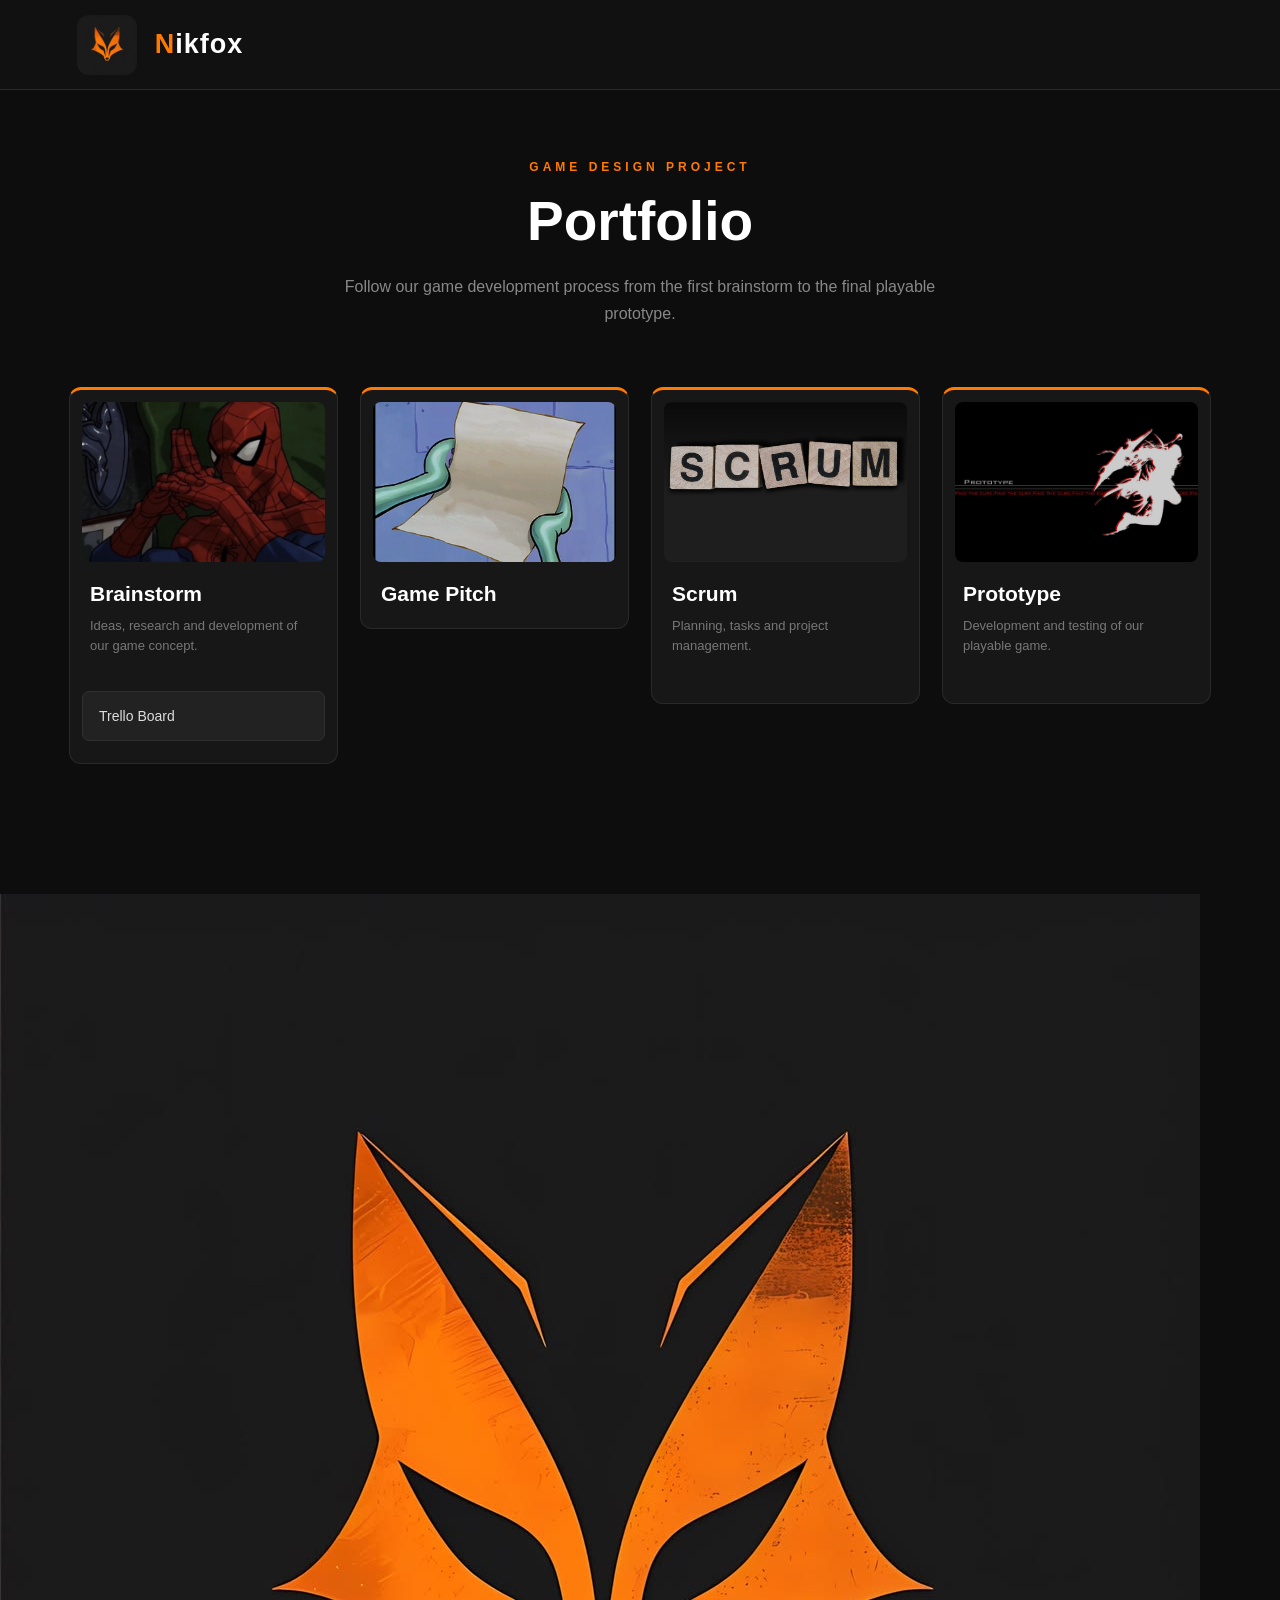
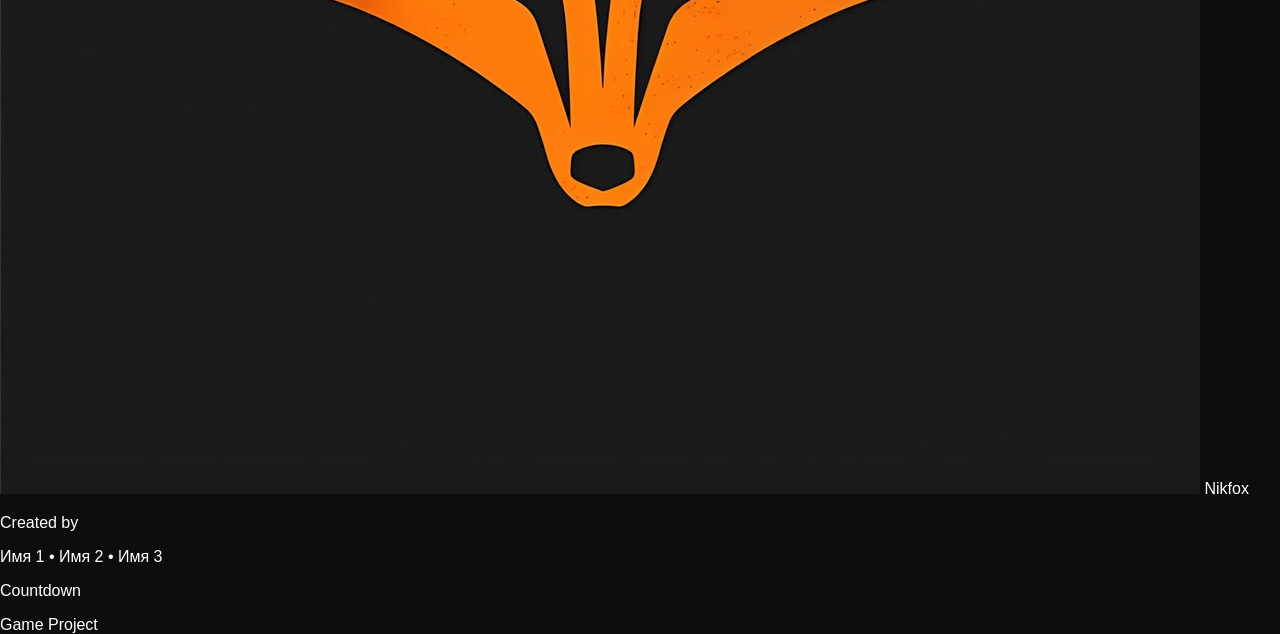
==== portfolio.html @ 3028e2c0 "Update portfolio.html" ====
<!DOCTYPE html>
<html lang="en">

<head>
    <meta charset="UTF-8">
    <meta name="viewport" content="width=device-width, initial-scale=1.0">

    <title>Portfolio | Nikfox</title>

    <link rel="stylesheet" href="style.css">
</head>

<body>

    <!-- HEADER -->

    <header class="top-box">

    <a href="index.html" class="home-link">
        <img src="logofox.jpg" alt="Nikfox Logo">
        <h1>Nikfox</h1>
    </a>

</header>


    <!-- PORTFOLIO -->

    <main class="portfolio">

        <p class="portfolio-label">
            GAME DESIGN PROJECT
        </p>

        <h2>Portfolio</h2>

        <p class="portfolio-description">
            Follow our game development process from the first
            brainstorm to the final playable prototype.
        </p>


        <!-- PORTFOLIO BOARD -->

        <div class="portfolio-board">


            <!-- BRAINSTORM -->

            <div class="portfolio-column">

                <img
                    src="brainstorm.jpg"
                    alt="Brainstorm"
                    class="portfolio-image"
                >

                <h3>Brainstorm</h3>

                <p class="column-description">
                    Ideas, research and development of our game concept.
                </p>

                <a href="https://trello.com/b/CGzlkRyw/countdown-game-brainstorm" target="_blank" class="portfolio-card">
                    Trello Board
                </a>

            </div>


            <!-- GAME PITCH -->

            <div class="portfolio-column">

                <img
                    src="pitch.jpg"
                    alt="Game Pitch"
                    class="portfolio-image"
                >

                <h3>Game Pitch</h3>


             

            </div>


            <!-- SCRUM -->

            <div class="portfolio-column">

                <img
                    src="scrum.jpg"
                    alt="Scrum"
                    class="portfolio-image"
                >

                <h3>Scrum</h3>

                <p class="column-description">
                    Planning, tasks and project management.
                </p>

    

            </div>


            <!-- PROTOTYPE -->

            <div class="portfolio-column">

                <img
                    src="prototype.jpg"
                    alt="Prototype"
                    class="portfolio-image"
                >

                <h3>Prototype</h3>

                <p class="column-description">
                    Development and testing of our playable game.
                </p>

            </div>


        </div>

    </main>
    <footer class="footer">

    <div class="footer-brand">
        <img src="logofox.jpg" alt="Nikfox Logo">
        <span>Nikfox</span>
    </div>

    <div class="footer-team">
        <p>Created by</p>
        <span>Имя 1 • Имя 2 • Имя 3</span>
    </div>

    <div class="footer-project">
        <p>Countdown</p>
        <span>Game Project</span>
    </div>

</footer>

</body>

</html>
---- style.css ----
/* -------------------- */
/* GENERAL              */
/* -------------------- */

* {
    box-sizing: border-box;
}

html {
    scroll-behavior: smooth;
}

body {
    margin: 0;
    background-color: #0d0d0d;
    color: #ffffff;
    font-family: Arial, Helvetica, sans-serif;
}


/* -------------------- */
/* TOP BAR              */
/* -------------------- */

.top-box {
    height: 90px;

    display: flex;
    align-items: center;

    padding: 0 6%;

    background-color: #111111;

    border-bottom: 1px solid #292929;
}


/* Logo */

.top-box img {
    width: 60px;
    height: 60px;

    object-fit: cover;

    border-radius: 12px;

    margin-right: 18px;
}


/* Nikfox */

.top-box h1 {
    margin: 0;

    font-size: 27px;
    font-weight: 700;

    letter-spacing: 1px;
}


/* Orange part of Nikfox */

.top-box h1::first-letter {
    color: #ff7a00;
}


/* -------------------- */
/* HERO                 */
/* -------------------- */

.hero {
    min-height: calc(100vh - 90px);

    display: flex;
    flex-direction: column;

    justify-content: center;
    align-items: center;

    text-align: center;

    padding: 60px 25px;
}


/* Small text */

.hero-label {
    margin: 0 0 25px;

    color: #ff7a00;

    font-size: 12px;
    font-weight: bold;

    letter-spacing: 4px;
}


/* COUNTDOWN */

.hero h2 {
    margin: 0;

    font-size: clamp(55px, 10vw, 120px);

    line-height: 1;

    letter-spacing: 8px;

    font-weight: 800;
}


/* Orange line */

.orange-line {
    width: 70px;
    height: 4px;

    margin: 30px 0;

    background-color: #ff7a00;

    border-radius: 10px;
}


/* Subtitle */

.hero-subtitle {
    margin: 0;

    color: #e4e4e4;

    font-size: 20px;

    letter-spacing: 2px;
}


/* Description */

.hero-description {
    max-width: 550px;

    margin: 25px 0 0;

    color: #888888;

    font-size: 15px;

    line-height: 1.8;
}


/* Button */

.hero-button {
    display: inline-block;

    margin-top: 35px;

    padding: 14px 27px;

    background-color: #ff7a00;

    color: #111111;

    text-decoration: none;

    font-size: 14px;
    font-weight: bold;

    border-radius: 6px;

    transition: 0.25s;
}

.hero-button:hover {
    background-color: #ff922b;

    transform: translateY(-2px);
}


/* -------------------- */
/* MOBILE               */
/* -------------------- */

@media (max-width: 600px) {

    .top-box {
        height: 75px;
        padding: 0 20px;
    }

    .top-box img {
        width: 48px;
        height: 48px;
    }

    .top-box h1 {
        font-size: 23px;
    }

    .hero {
        min-height: calc(100vh - 75px);
    }

    .hero h2 {
        letter-spacing: 3px;
    }

    .hero-subtitle {
        font-size: 16px;
    }
}
/* ========================= */
/* PORTFOLIO PAGE            */
/* ========================= */

.portfolio {
    padding: 70px 5% 100px;

    text-align: center;
}


/* Small orange title */

.portfolio-label {
    margin: 0 0 15px;

    color: #ff7a00;

    font-size: 12px;
    font-weight: bold;

    letter-spacing: 4px;
}


/* PORTFOLIO TITLE */

.portfolio h2 {
    margin: 0;

    color: white;

    font-size: 55px;
}


/* DESCRIPTION */

.portfolio-description {
    max-width: 600px;

    margin: 20px auto 50px;

    color: #888888;

    line-height: 1.7;
}


/* ========================= */
/* PORTFOLIO BOARD           */
/* ========================= */

.portfolio-board {
    display: flex;

    align-items: flex-start;

    gap: 22px;

    width: 100%;

    overflow-x: auto;

    padding: 10px 5px 30px;
}


/* ========================= */
/* BIG COLUMN                */
/* ========================= */

.portfolio-column {
    flex: 1;

    min-width: 250px;

    padding: 12px;

    background-color: #171717;

    border: 1px solid #292929;
    border-top: 3px solid #ff7a00;

    border-radius: 12px;

    text-align: left;

    transition: 0.25s;
}


.portfolio-column:hover {
    transform: translateY(-5px);

    border-color: #ff7a00;
}


/* ========================= */
/* COLUMN IMAGE              */
/* ========================= */

.portfolio-image {
    width: 100%;
    height: 160px;

    object-fit: cover;

    display: block;

    border-radius: 8px;

    margin-bottom: 20px;

    filter: brightness(0.8);

    transition: 0.3s;
}


.portfolio-column:hover .portfolio-image {
    filter: brightness(1);
}


/* ========================= */
/* COLUMN TITLE              */
/* ========================= */

.portfolio-column h3 {
    margin: 0 8px 10px;

    color: white;

    font-size: 21px;
}


/* COLUMN DESCRIPTION */

.column-description {
    min-height: 55px;

    margin: 0 8px 20px;

    color: #777777;

    font-size: 13px;

    line-height: 1.5;
}


/* ========================= */
/* SMALL LINK CARDS          */
/* ========================= */

.portfolio-card {
    display: block;

    margin-bottom: 10px;

    padding: 16px;

    background-color: #222222;

    border: 1px solid #303030;

    border-radius: 7px;

    color: #dddddd;

    text-decoration: none;

    font-size: 14px;

    transition: 0.2s;
}


.portfolio-card:hover {
    background-color: #292929;

    border-color: #ff7a00;

    color: white;

    transform: translateX(3px);
}


/* ========================= */
/* MOBILE                    */
/* ========================= */

@media (max-width: 700px) {

    .portfolio {
        padding: 50px 20px;
    }

    .portfolio h2 {
        font-size: 42px;
    }

    .portfolio-board {
        flex-direction: column;

        overflow: visible;
    }

    .portfolio-column {
        width: 100%;
    }

}
/* HOME LINK */

.home-link {
    display: flex;
    align-items: center;

    color: white;
    text-decoration: none;
}

.home-link img {
    margin-right: 18px;
}

.home-link h1 {
    margin: 0;
}
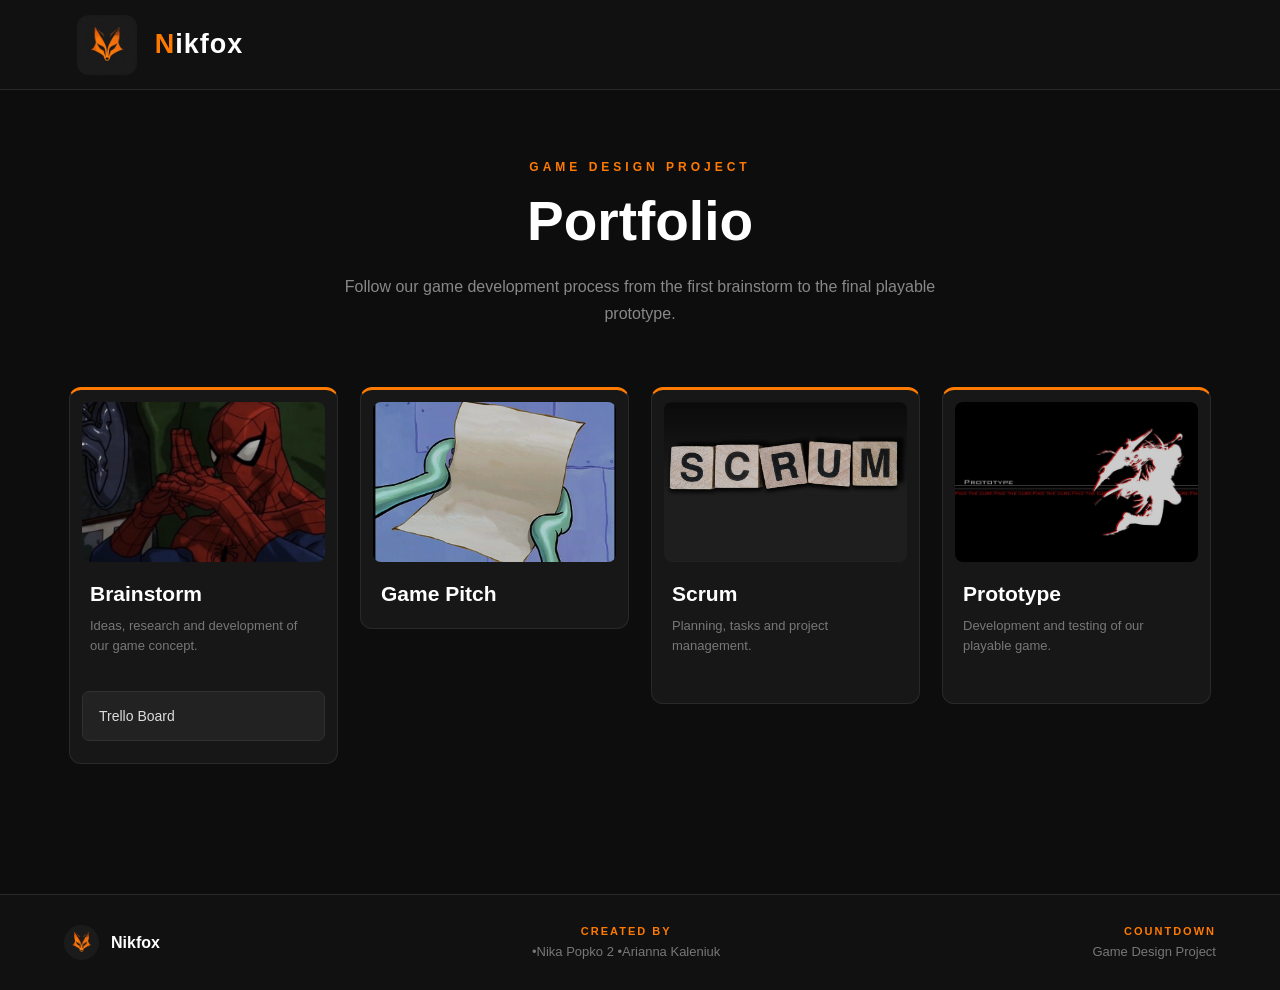
==== commit c1724e23: "Update portfolio.html" ====
--- a/portfolio.html
+++ b/portfolio.html
@@ -138,12 +138,12 @@
 
     <div class="footer-team">
         <p>Created by</p>
-        <span>Имя 1 • Имя 2 • Имя 3</span>
+        <span>•Nika Popko 2 •Arianna Kaleniuk</span>
     </div>
 
     <div class="footer-project">
         <p>Countdown</p>
-        <span>Game Project</span>
+        <span>Game Design Project</span>
     </div>
 
 </footer>
--- a/style.css
+++ b/style.css
@@ -455,3 +455,100 @@
 .home-link h1 {
     margin: 0;
 }
+/* ========================= */
+/* FOOTER                    */
+/* ========================= */
+
+.footer {
+    display: flex;
+
+    justify-content: space-between;
+    align-items: center;
+
+    gap: 30px;
+
+    padding: 30px 5%;
+
+    background-color: #111111;
+
+    border-top: 1px solid #292929;
+
+    color: #777777;
+}
+
+
+/* NIKFOX */
+
+.footer-brand {
+    display: flex;
+    align-items: center;
+
+    gap: 12px;
+}
+
+.footer-brand img {
+    width: 35px;
+    height: 35px;
+
+    object-fit: cover;
+
+    border-radius: 50%;
+}
+
+.footer-brand span {
+    color: white;
+
+    font-weight: bold;
+
+    font-size: 16px;
+}
+
+
+/* TEAM */
+
+.footer-team {
+    text-align: center;
+}
+
+.footer-team p,
+.footer-project p {
+    margin: 0 0 5px;
+
+    color: #ff7a00;
+
+    font-size: 11px;
+    font-weight: bold;
+
+    text-transform: uppercase;
+
+    letter-spacing: 2px;
+}
+
+.footer-team span,
+.footer-project span {
+    font-size: 13px;
+}
+
+
+/* PROJECT */
+
+.footer-project {
+    text-align: right;
+}
+
+
+/* MOBILE */
+
+@media (max-width: 700px) {
+
+    .footer {
+        flex-direction: column;
+
+        text-align: center;
+    }
+
+    .footer-project {
+        text-align: center;
+    }
+
+}
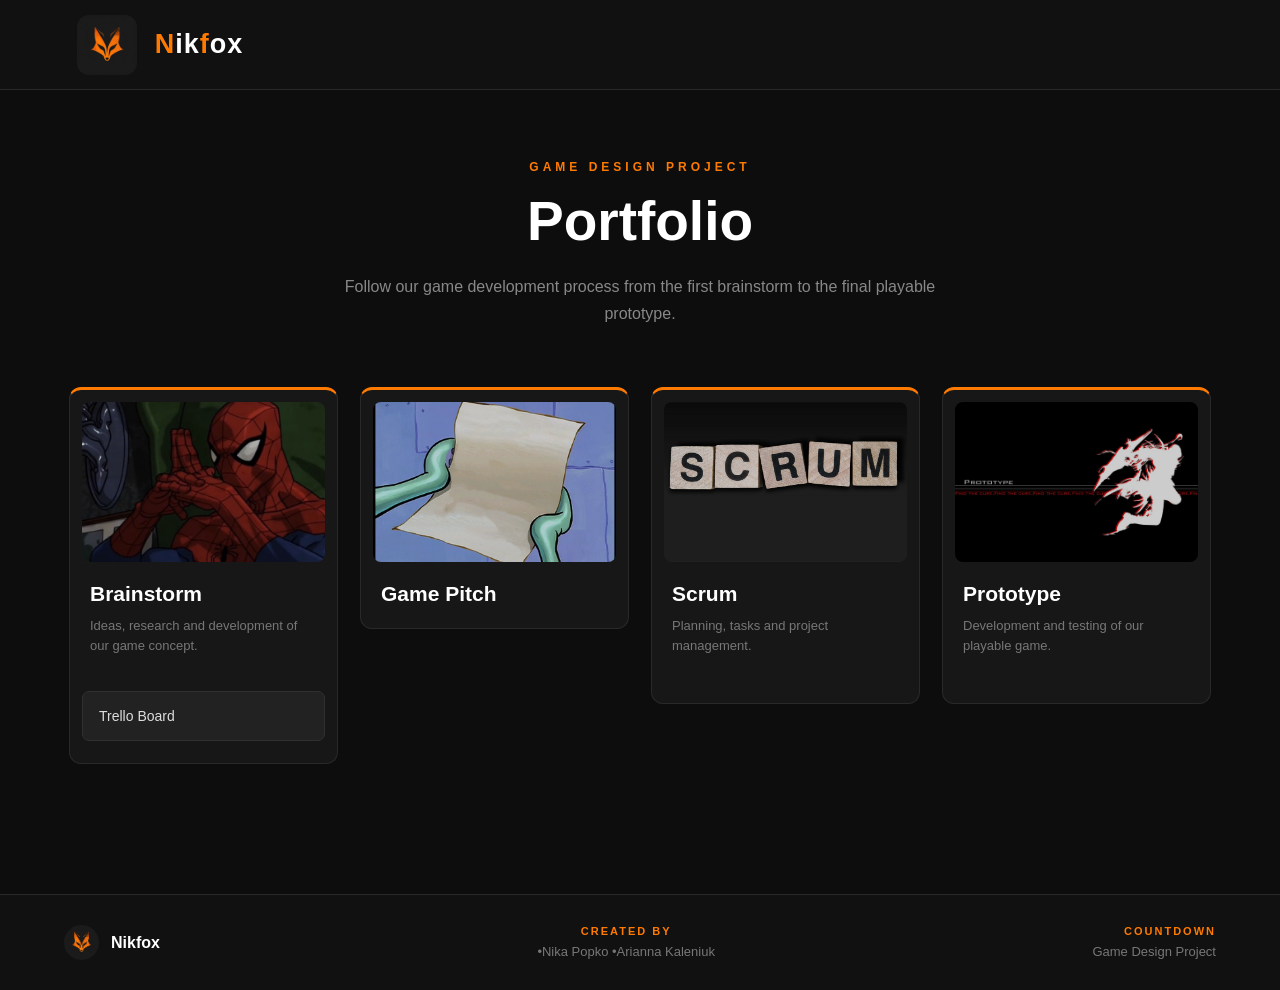
==== commit c3a004d3: "Update portfolio.html" ====
--- a/portfolio.html
+++ b/portfolio.html
@@ -18,7 +18,7 @@
 
     <a href="index.html" class="home-link">
         <img src="logofox.jpg" alt="Nikfox Logo">
-        <h1>Nikfox</h1>
+        <h1><span>N</span>ik<span>f</span>ox</h1>
     </a>
 
 </header>
@@ -138,7 +138,7 @@
 
     <div class="footer-team">
         <p>Created by</p>
-        <span>•Nika Popko 2 •Arianna Kaleniuk</span>
+        <span>•Nika Popko •Arianna Kaleniuk</span>
     </div>
 
     <div class="footer-project">
--- a/style.css
+++ b/style.css
@@ -64,7 +64,7 @@
 
 /* Orange part of Nikfox */
 
-.top-box h1::first-letter {
+.top-box h1 span {
     color: #ff7a00;
 }
 
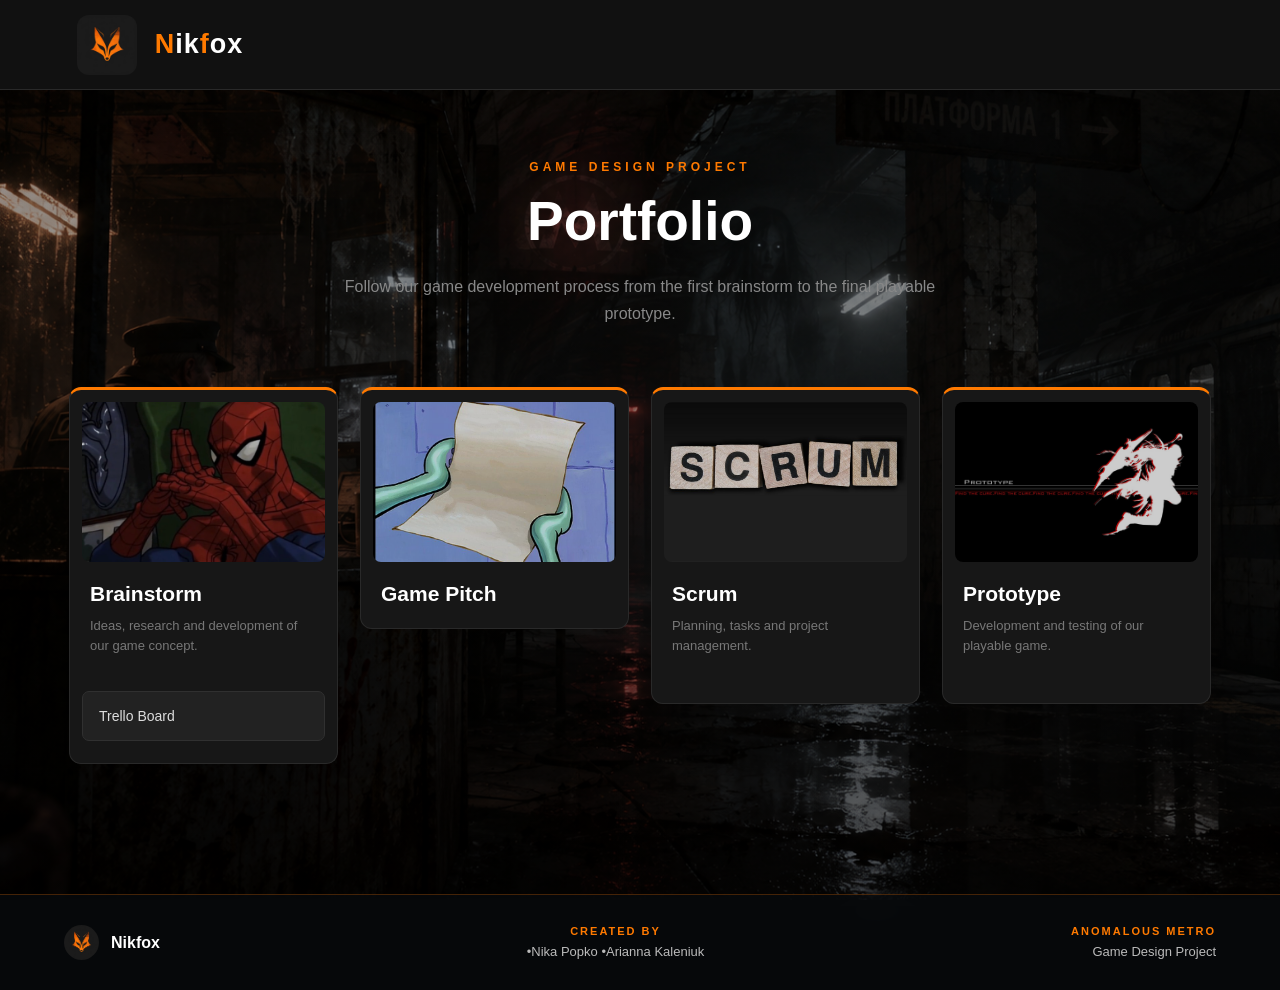
==== commit b4078a89: "Update portfolio.html" ====
--- a/portfolio.html
+++ b/portfolio.html
@@ -142,7 +142,7 @@
     </div>
 
     <div class="footer-project">
-        <p>Countdown</p>
+        <p>Anomalous metro</p>
         <span>Game Design Project</span>
     </div>
 
--- a/style.css
+++ b/style.css
@@ -8,13 +8,6 @@
 
 html {
     scroll-behavior: smooth;
-}
-
-body {
-    margin: 0;
-    background-color: #0d0d0d;
-    color: #ffffff;
-    font-family: Arial, Helvetica, sans-serif;
 }
 
 
@@ -461,19 +454,20 @@
 
 .footer {
     display: flex;
-
     justify-content: space-between;
     align-items: center;
-
     gap: 30px;
 
     padding: 30px 5%;
 
-    background-color: #111111;
-
-    border-top: 1px solid #292929;
-
-    color: #777777;
+    background: rgba(8, 12, 15, 0.65);
+
+    backdrop-filter: blur(14px);
+    -webkit-backdrop-filter: blur(14px);
+
+    border-top: 1px solid rgba(255, 122, 0, 0.25);
+
+    color: #bbbbbb;
 }
 
 
@@ -535,6 +529,24 @@
 .footer-project {
     text-align: right;
 }
+/* Horror metro background */
+
+body {
+    margin: 0;
+    min-height: 100vh;
+
+    background:
+        linear-gradient(
+            rgba(0, 0, 0, 0.30),
+            rgba(0, 0, 0, 0.65)
+        ),
+        url("metroback.png") center / cover no-repeat fixed;
+
+    background-color: #0d0d0d;
+
+    color: white;
+    font-family: Arial, Helvetica, sans-serif;
+}
 
 
 /* MOBILE */
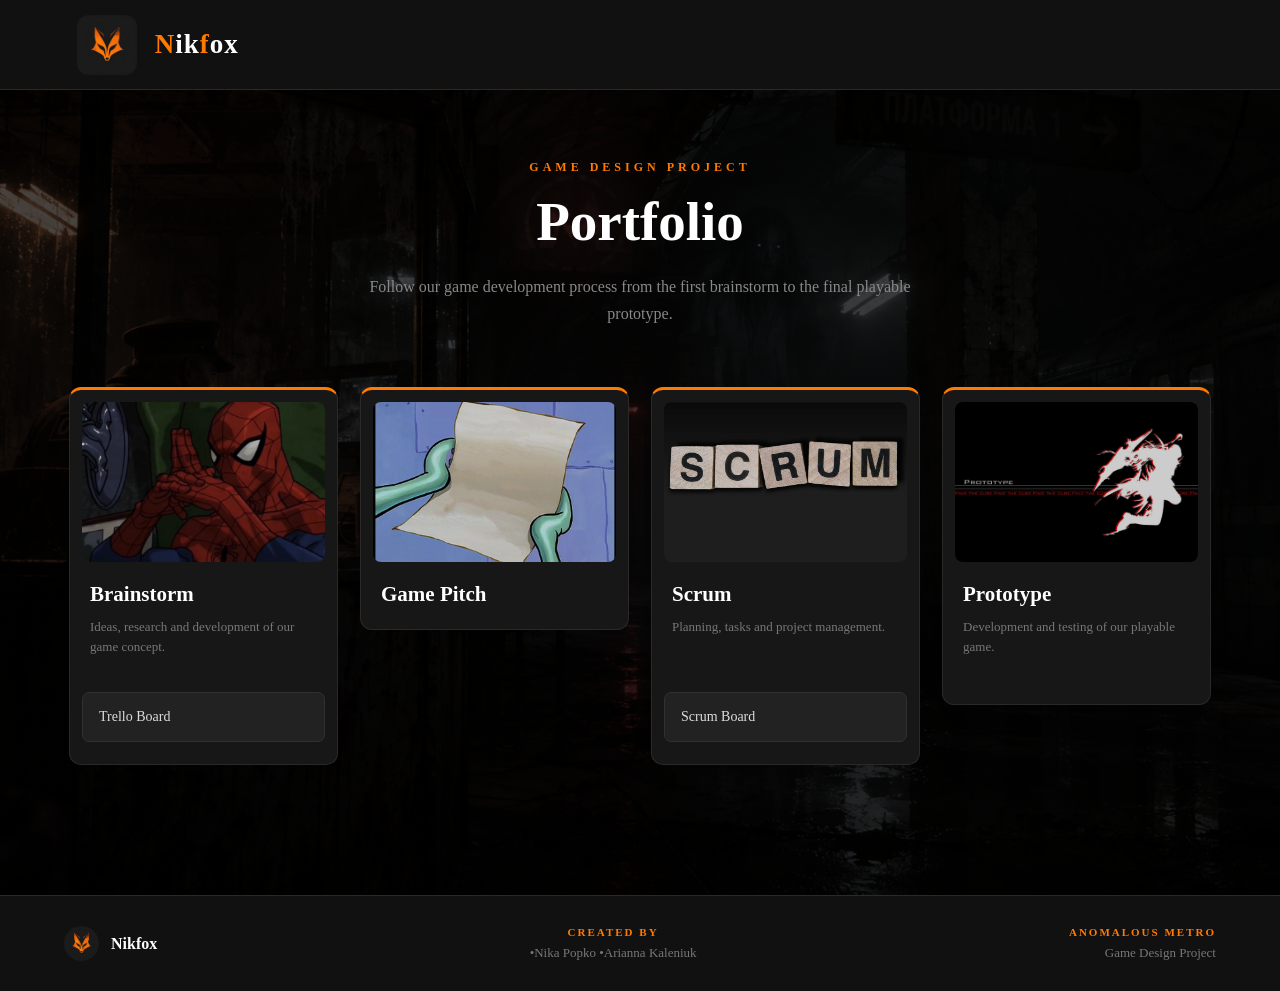
==== commit 12202f91: "Update portfolio.html" ====
--- a/portfolio.html
+++ b/portfolio.html
@@ -102,6 +102,10 @@
                     Planning, tasks and project management.
                 </p>
 
+                <a href="https://trello.com/b/0UXscEQd/anomalous-metro" target="_blank" class="portfolio-card">
+                    Scrum Board
+                </a>
+
     
 
             </div>
--- a/style.css
+++ b/style.css
@@ -78,6 +78,18 @@
     text-align: center;
 
     padding: 60px 25px;
+
+    /* Metro horror background */
+    background-image:
+        linear-gradient(
+            rgba(0, 0, 0, 0.35),
+            rgba(0, 0, 0, 0.70)
+        ),
+        url("metroback.png");
+
+    background-size: cover;
+    background-position: center;
+    background-repeat: no-repeat;
 }
 
 
@@ -460,14 +472,10 @@
 
     padding: 30px 5%;
 
-    background: rgba(8, 12, 15, 0.65);
-
-    backdrop-filter: blur(14px);
-    -webkit-backdrop-filter: blur(14px);
-
-    border-top: 1px solid rgba(255, 122, 0, 0.25);
-
-    color: #bbbbbb;
+    background-color: #111111;
+    border-top: 1px solid #292929;
+
+    color: #777777;
 }
 
 
@@ -535,19 +543,20 @@
     margin: 0;
     min-height: 100vh;
 
-    background:
+    background-image:
         linear-gradient(
-            rgba(0, 0, 0, 0.30),
-            rgba(0, 0, 0, 0.65)
+            rgba(0, 0, 0, 0.65),
+            rgba(0, 0, 0, 0.85)
         ),
-        url("metroback.png") center / cover no-repeat fixed;
-
-    background-color: #0d0d0d;
+        url("metroback.png");
+
+    background-size: cover;
+    background-position: center;
+    background-repeat: no-repeat;
+    background-attachment: fixed;
 
     color: white;
-    font-family: Arial, Helvetica, sans-serif;
-}
-
+}
 
 /* MOBILE */
 
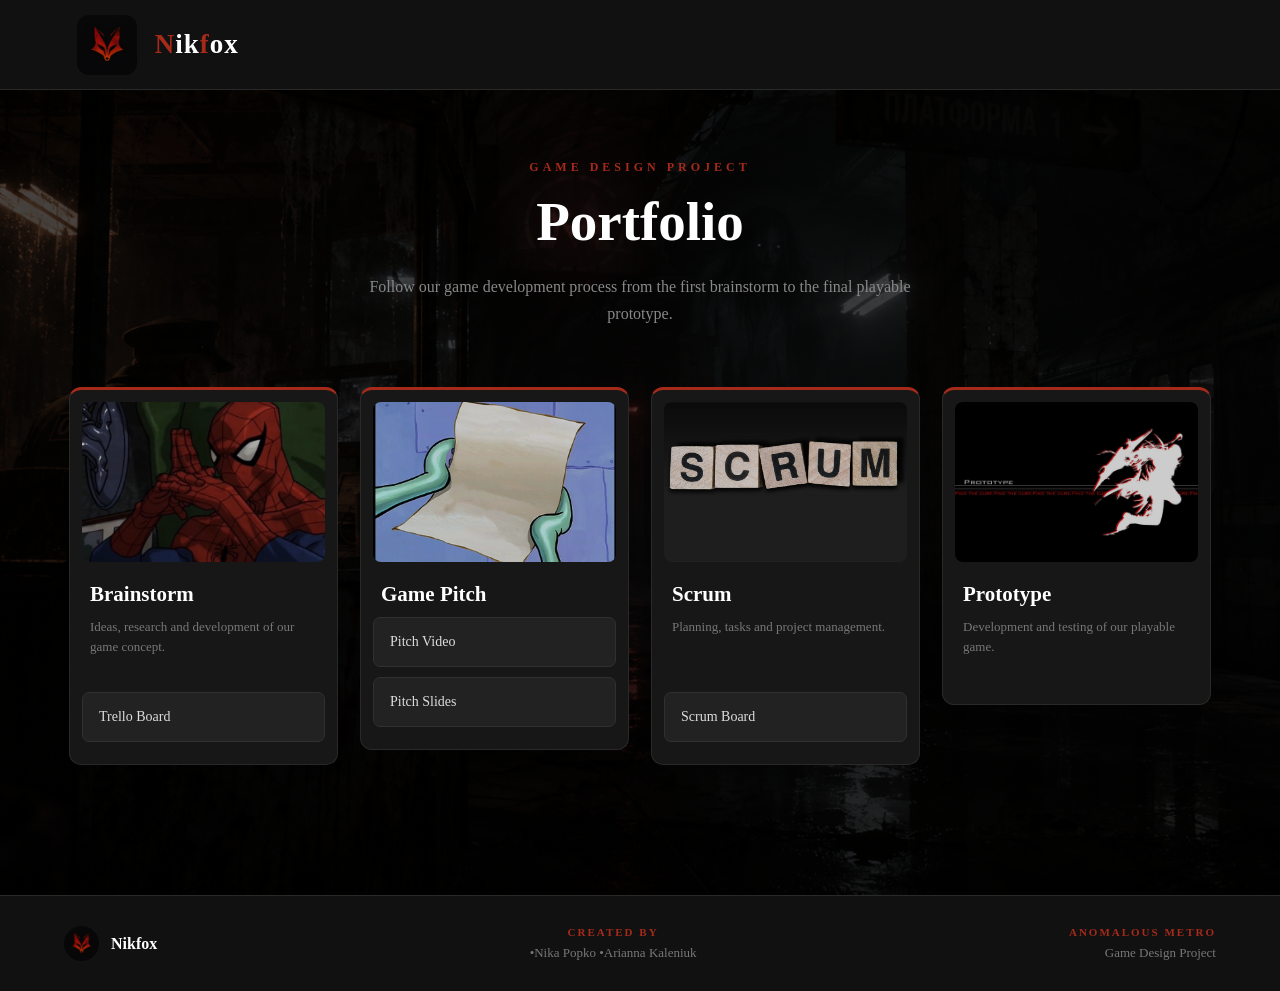
==== commit 4eb2bbe3: "Update portfolio.html" ====
--- a/portfolio.html
+++ b/portfolio.html
@@ -80,6 +80,18 @@
 
                 <h3>Game Pitch</h3>
 
+                 <a href="https://youtu.be/h2idMtsKupk" target="_blank" class="portfolio-card">
+                    Pitch Video
+                </a>
+
+                     <a href="https://setuo365-my.sharepoint.com/:p:/g/personal/20118301_setu_ie/IQDdB4BViV5iQLC_aWqQnqKzAQgoEJvwpgiYDGTcG-dyXr4?e=LwWw58" target="_blank" class="portfolio-card">
+                    Pitch Slides
+                </a>
+
+
+
+                
+
 
              
 
--- a/style.css
+++ b/style.css
@@ -1,3 +1,4 @@
+
 /* -------------------- */
 /* GENERAL              */
 /* -------------------- */
@@ -55,10 +56,10 @@
 }
 
 
-/* Orange part of Nikfox */
+/* Colored part of Nikfox */
 
 .top-box h1 span {
-    color: #ff7a00;
+    color: #A52A1A;
 }
 
 
@@ -98,7 +99,7 @@
 .hero-label {
     margin: 0 0 25px;
 
-    color: #ff7a00;
+    color: #A52A1A;
 
     font-size: 12px;
     font-weight: bold;
@@ -130,7 +131,7 @@
 
     margin: 30px 0;
 
-    background-color: #ff7a00;
+    background-color: #A52A1A;
 
     border-radius: 10px;
 }
@@ -173,7 +174,7 @@
 
     padding: 14px 27px;
 
-    background-color: #ff7a00;
+    background-color: #A52A1A;
 
     color: #111111;
 
@@ -188,7 +189,7 @@
 }
 
 .hero-button:hover {
-    background-color: #ff922b;
+    background-color: #C04420;
 
     transform: translateY(-2px);
 }
@@ -226,6 +227,8 @@
         font-size: 16px;
     }
 }
+
+
 /* ========================= */
 /* PORTFOLIO PAGE            */
 /* ========================= */
@@ -242,7 +245,7 @@
 .portfolio-label {
     margin: 0 0 15px;
 
-    color: #ff7a00;
+    color: #A52A1A;
 
     font-size: 12px;
     font-weight: bold;
@@ -308,7 +311,7 @@
     background-color: #171717;
 
     border: 1px solid #292929;
-    border-top: 3px solid #ff7a00;
+    border-top: 3px solid #A52A1A;
 
     border-radius: 12px;
 
@@ -321,7 +324,7 @@
 .portfolio-column:hover {
     transform: translateY(-5px);
 
-    border-color: #ff7a00;
+    border-color: #A52A1A;
 }
 
 
@@ -410,7 +413,7 @@
 .portfolio-card:hover {
     background-color: #292929;
 
-    border-color: #ff7a00;
+    border-color: #C04420;
 
     color: white;
 
@@ -443,6 +446,8 @@
     }
 
 }
+
+
 /* HOME LINK */
 
 .home-link {
@@ -460,6 +465,8 @@
 .home-link h1 {
     margin: 0;
 }
+
+
 /* ========================= */
 /* FOOTER                    */
 /* ========================= */
@@ -505,6 +512,12 @@
     font-size: 16px;
 }
 
+/* Colored part of Nikfox in footer */
+
+.footer-brand .footer-name-accent {
+    color: #A52A1A;
+}
+
 
 /* TEAM */
 
@@ -516,7 +529,7 @@
 .footer-project p {
     margin: 0 0 5px;
 
-    color: #ff7a00;
+    color: #A52A1A;
 
     font-size: 11px;
     font-weight: bold;
@@ -537,6 +550,8 @@
 .footer-project {
     text-align: right;
 }
+
+
 /* Horror metro background */
 
 body {
@@ -558,6 +573,7 @@
     color: white;
 }
 
+
 /* MOBILE */
 
 @media (max-width: 700px) {
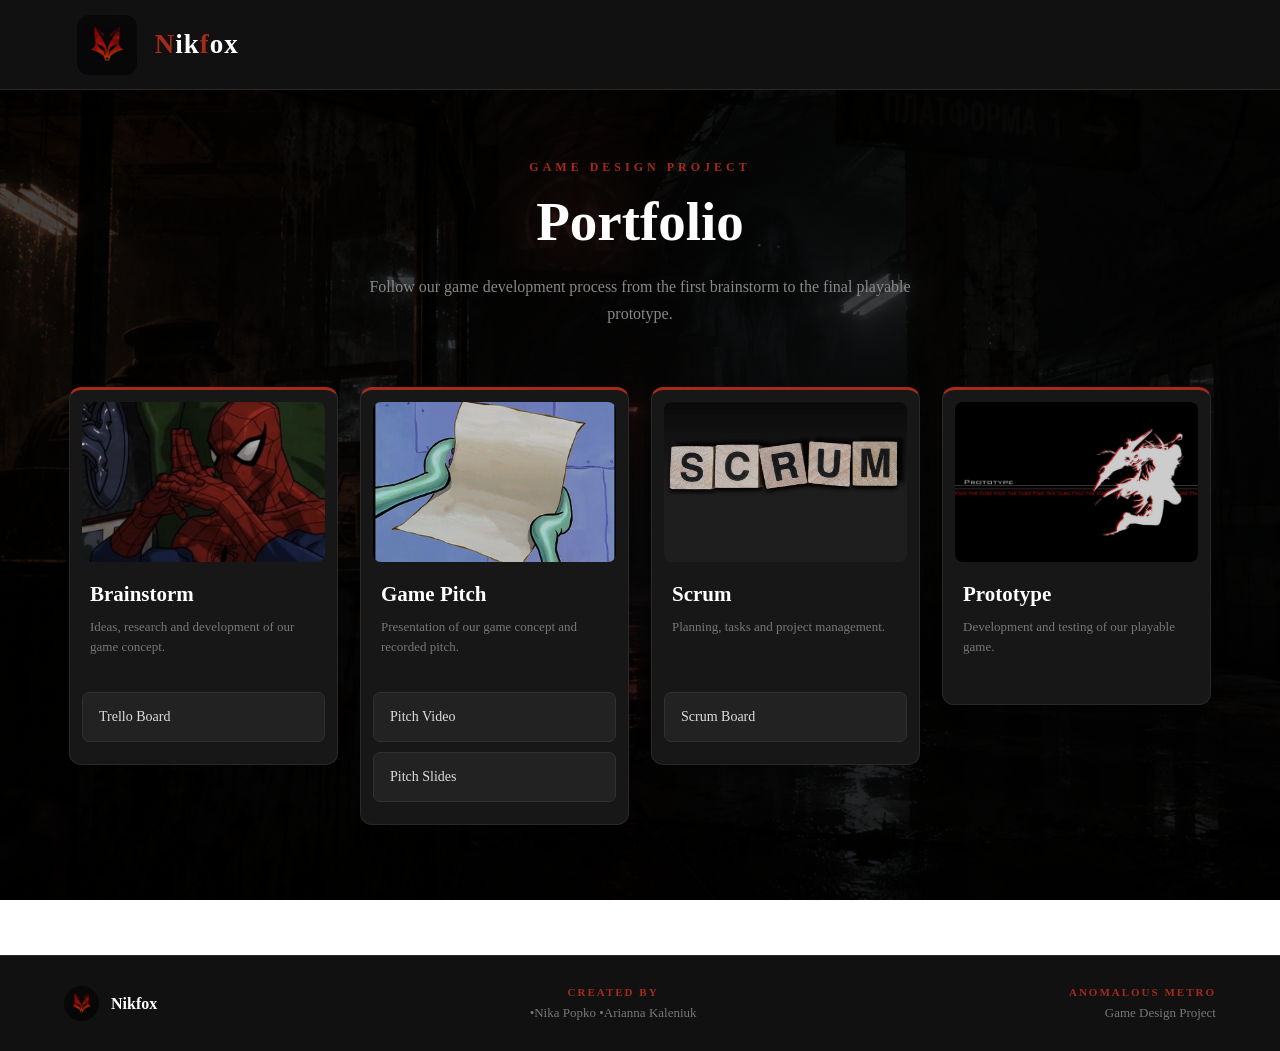
==== commit ef24afad: "Update portfolio.html" ====
--- a/portfolio.html
+++ b/portfolio.html
@@ -80,6 +80,10 @@
 
                 <h3>Game Pitch</h3>
 
+                 <p class="column-description">
+                    Presentation of our game concept and recorded pitch.
+                </p>
+
                  <a href="https://youtu.be/h2idMtsKupk" target="_blank" class="portfolio-card">
                     Pitch Video
                 </a>
@@ -87,13 +91,6 @@
                      <a href="https://setuo365-my.sharepoint.com/:p:/g/personal/20118301_setu_ie/IQDdB4BViV5iQLC_aWqQnqKzAQgoEJvwpgiYDGTcG-dyXr4?e=LwWw58" target="_blank" class="portfolio-card">
                     Pitch Slides
                 </a>
-
-
-
-                
-
-
-             
 
             </div>
 
